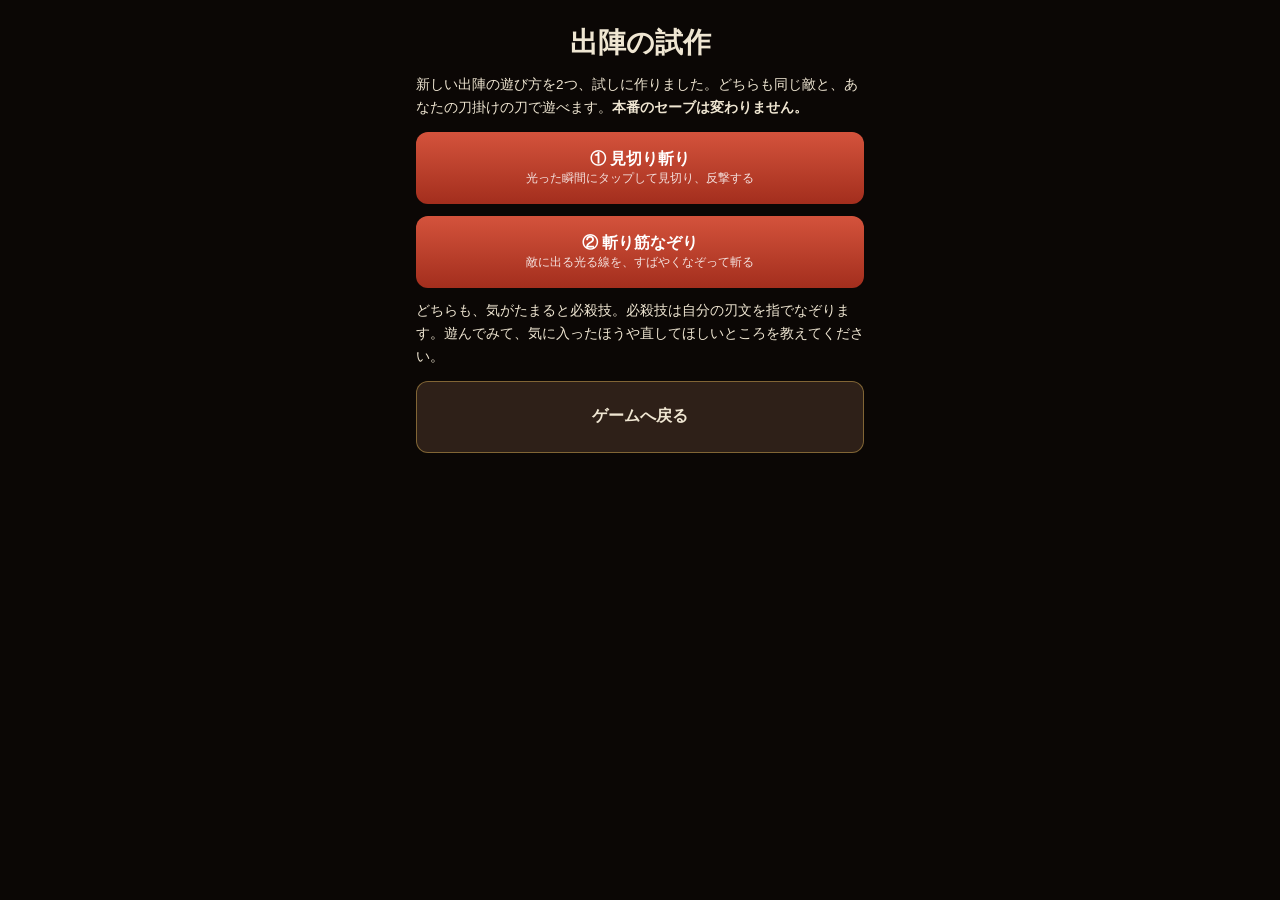
==== proto/index.html @ 6ed85c56 "build 202611141836-63c7c9e: dive prototypes under proto/ (#30)" ====
<!doctype html>
<html lang="ja">
<head>
<meta charset="utf-8">
<meta name="viewport" content="width=device-width,initial-scale=1,viewport-fit=cover">
<meta name="robots" content="noindex">
<title>出陣の試作</title>
<link rel="stylesheet" href="proto.css">
<style>html,body{overflow:auto}</style>
</head>
<body>
<div class="menu">
 <h1>出陣の試作</h1>
 <p>新しい出陣の遊び方を2つ、試しに作りました。どちらも同じ敵と、あなたの刀掛けの刀で遊べます。<b>本番のセーブは変わりません。</b></p>
 <a class="btn primary" href="mikiri.html">① 見切り斬り<small>光った瞬間にタップして見切り、反撃する</small></a>
 <a class="btn primary" href="sujigiri.html">② 斬り筋なぞり<small>敵に出る光る線を、すばやくなぞって斬る</small></a>
 <p>どちらも、気がたまると必殺技。必殺技は自分の刃文を指でなぞります。遊んでみて、気に入ったほうや直してほしいところを教えてください。</p>
 <a class="btn" href="../">ゲームへ戻る</a>
</div>
</body>
</html>
---- proto/proto.css ----
/* 出陣の試作（#30）。本番と同じ色と字 */
:root{--paper:#efe6d2;--gold:#d4aa52;--wood:#2e2018;--shu:#c8402a;
 --mincho:"Hiragino Mincho ProN","Hiragino Mincho Pro","Yu Mincho","YuMincho","Noto Serif JP",serif;
 --gothic:"Hiragino Maru Gothic ProN","Hiragino Sans","Yu Gothic","YuGothic","Noto Sans JP",sans-serif;
 --safe-b:env(safe-area-inset-bottom,0px);--safe-t:env(safe-area-inset-top,0px);color-scheme:dark}
*{box-sizing:border-box;-webkit-tap-highlight-color:transparent}
html,body{margin:0;height:100%;background:#0b0705;color:var(--paper);font-family:var(--gothic);overflow:hidden;overscroll-behavior:none}
#app{position:fixed;inset:0;display:flex;flex-direction:column;max-width:560px;margin:0 auto;background:#140d0a}
#top{flex:none;padding:calc(6px + var(--safe-t)) 12px 6px;background:linear-gradient(#140d0aee,#140d0a99)}
.tp{display:flex;align-items:baseline;gap:8px}.tp b{font-family:var(--mincho);font-size:19px;color:#ffe08a}.tp small{font-size:13px}
.tp a{margin-left:auto;font-size:12px;color:rgba(239,230,210,.75)}
.fn{display:flex;align-items:center;gap:8px;margin-top:4px}.fn span{font-family:var(--mincho);font-size:15px;white-space:nowrap}
.fn em{margin-left:4px;font-style:normal;font-size:11px;background:#8a2a1f;color:#fff;padding:0 5px;border-radius:4px}
.hp{flex:1;height:9px;border-radius:5px;background:rgba(0,0,0,.55);overflow:hidden}.hp b{display:block;height:100%;background:linear-gradient(90deg,#b8321f,#ff7a3a)}
#cv{flex:1;min-height:0;width:100%;display:block;touch-action:none}
#hint{flex:none;margin:0;padding:5px 12px;min-height:30px;font-size:13px;text-align:center;background:#140d0acc}
#cards{flex:none;display:flex;gap:6px;padding:6px 8px calc(8px + var(--safe-b));background:#140d0a}
.cd{flex:1;min-width:0;display:flex;flex-direction:column;gap:4px;padding:5px;border-radius:12px;border:1px solid rgba(239,230,210,.25);background:rgba(30,20,15,.95)}
.cd.on{border-color:#ffd56a;box-shadow:0 0 0 2px rgba(255,213,106,.3)}.cd.broken{opacity:.4}.cd.full{border-color:#8fd3ff}
.cd .pick{all:unset;display:flex;flex-direction:column;align-items:center;gap:2px;cursor:pointer;font-size:11.5px;color:var(--paper)}
.cd .pick b{font-family:var(--mincho);font-size:12.5px;max-width:100%;overflow:hidden;text-overflow:ellipsis;white-space:nowrap}
.cd .pips{color:#ffd56a;letter-spacing:1px}.cd .ki{color:#8fd3ff}
.cd .wz{min-height:30px;border-radius:8px;border:1px solid rgba(143,211,255,.35);background:rgba(20,30,45,.7);color:rgba(239,230,210,.5);font-family:var(--mincho);font-size:12px;overflow:hidden;text-overflow:ellipsis;white-space:nowrap}
.cd.full .wz:not(:disabled){color:#fff;background:linear-gradient(#3a7bd5,#1f4f9a);border-color:#bfe6ff;animation:glow 1.2s ease-in-out infinite;cursor:pointer}
@keyframes glow{50%{box-shadow:0 0 12px rgba(143,211,255,.9)}}
#over{position:absolute;inset:0;display:flex;align-items:center;justify-content:center;padding:16px;background:rgba(10,6,4,.78);z-index:5}
#over[hidden]{display:none}
.sheet{width:100%;max-width:440px;padding:18px 16px;border-radius:16px;background:#20160f;border:1px solid rgba(212,170,82,.45);text-align:center}
.sheet .tag{margin:0;font-size:12px;color:var(--gold);letter-spacing:.2em}.sheet h1{margin:4px 0 10px;font-family:var(--mincho);font-size:26px}
.howto{margin:0 0 10px;font-size:13.5px;line-height:1.7;text-align:left}.sw{margin:0 0 12px;font-size:12px;color:rgba(239,230,210,.8)}
.places{display:flex;flex-direction:column;gap:8px}.note{margin:10px 0 0;font-size:11.5px;color:rgba(239,230,210,.7)}
.btn{display:flex;align-items:center;justify-content:center;min-height:48px;padding:8px 14px;border-radius:12px;border:1px solid rgba(212,170,82,.5);background:var(--wood);color:var(--paper);font-family:var(--mincho);font-size:16px;font-weight:700;cursor:pointer;text-decoration:none}
.btn.primary{border:none;background:linear-gradient(#d4533c,#a32e1d);color:#fff}
.menu{display:flex;flex-direction:column;gap:12px;padding:calc(24px + var(--safe-t)) 16px 24px;max-width:480px;margin:0 auto}
.menu h1{margin:0;font-family:var(--mincho);font-size:28px;text-align:center}.menu p{margin:0;font-size:13.5px;line-height:1.7}
.menu .btn small{display:block;font-family:var(--gothic);font-weight:400;font-size:12px;color:rgba(255,255,255,.85)}.menu .btn{flex-direction:column;min-height:72px}
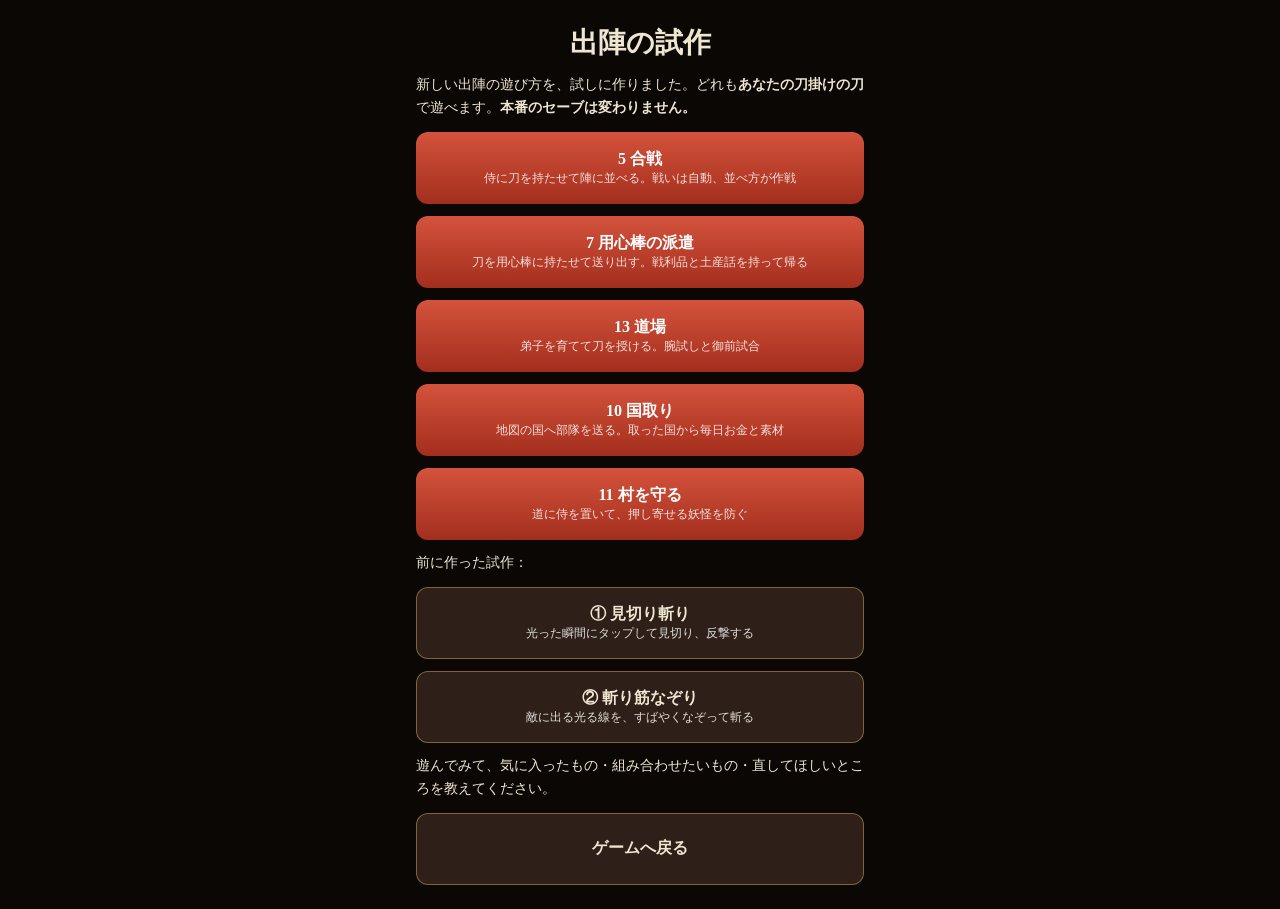
==== commit 7824dc5d: "build 202611141929-eae86b9: 打ち直し and five more dive prototypes (#32 #34)" ====
--- a/proto/index.html
+++ b/proto/index.html
@@ -11,10 +11,16 @@
 <body>
 <div class="menu">
  <h1>出陣の試作</h1>
- <p>新しい出陣の遊び方を2つ、試しに作りました。どちらも同じ敵と、あなたの刀掛けの刀で遊べます。<b>本番のセーブは変わりません。</b></p>
- <a class="btn primary" href="mikiri.html">① 見切り斬り<small>光った瞬間にタップして見切り、反撃する</small></a>
- <a class="btn primary" href="sujigiri.html">② 斬り筋なぞり<small>敵に出る光る線を、すばやくなぞって斬る</small></a>
- <p>どちらも、気がたまると必殺技。必殺技は自分の刃文を指でなぞります。遊んでみて、気に入ったほうや直してほしいところを教えてください。</p>
+ <p>新しい出陣の遊び方を、試しに作りました。どれも<b>あなたの刀掛けの刀</b>で遊べます。<b>本番のセーブは変わりません。</b></p>
+ <a class="btn primary" href="kassen.html">5 合戦<small>侍に刀を持たせて陣に並べる。戦いは自動、並べ方が作戦</small></a>
+ <a class="btn primary" href="haken.html">7 用心棒の派遣<small>刀を用心棒に持たせて送り出す。戦利品と土産話を持って帰る</small></a>
+ <a class="btn primary" href="dojo.html">13 道場<small>弟子を育てて刀を授ける。腕試しと御前試合</small></a>
+ <a class="btn primary" href="kunitori.html">10 国取り<small>地図の国へ部隊を送る。取った国から毎日お金と素材</small></a>
+ <a class="btn primary" href="mamoru.html">11 村を守る<small>道に侍を置いて、押し寄せる妖怪を防ぐ</small></a>
+ <p>前に作った試作：</p>
+ <a class="btn" href="mikiri.html">① 見切り斬り<small>光った瞬間にタップして見切り、反撃する</small></a>
+ <a class="btn" href="sujigiri.html">② 斬り筋なぞり<small>敵に出る光る線を、すばやくなぞって斬る</small></a>
+ <p>遊んでみて、気に入ったもの・組み合わせたいもの・直してほしいところを教えてください。</p>
  <a class="btn" href="../">ゲームへ戻る</a>
 </div>
 </body>
--- a/proto/proto.css
+++ b/proto/proto.css
@@ -34,3 +34,25 @@
 .menu{display:flex;flex-direction:column;gap:12px;padding:calc(24px + var(--safe-t)) 16px 24px;max-width:480px;margin:0 auto}
 .menu h1{margin:0;font-family:var(--mincho);font-size:28px;text-align:center}.menu p{margin:0;font-size:13.5px;line-height:1.7}
 .menu .btn small{display:block;font-family:var(--gothic);font-weight:400;font-size:12px;color:rgba(255,255,255,.85)}.menu .btn{flex-direction:column;min-height:72px}
+/* 試作その2（#34）：合戦・派遣・道場・国取り・村を守る */
+.p2 #cv{flex:1 1 55%;min-height:0}
+#panel{flex:0 1 auto;max-height:46%;overflow-y:auto;padding:6px 10px calc(10px + var(--safe-b));background:#140d0a;display:flex;flex-direction:column;gap:6px}
+.p-haken #panel{flex:1;max-height:none}
+.hint{margin:0;font-size:12.5px;text-align:center;color:rgba(239,230,210,.9)}
+.chips,.pickgrid{display:grid;grid-template-columns:repeat(auto-fill,minmax(150px,1fr));gap:6px}
+.chip{display:flex;flex-direction:column;align-items:flex-start;gap:1px;padding:6px 8px;border-radius:10px;border:1px solid rgba(239,230,210,.25);background:rgba(30,20,15,.95);color:var(--paper);text-align:left;cursor:pointer;font-family:inherit}
+.chip b{font-family:var(--mincho);font-size:13px}.chip small{font-size:11px;color:rgba(239,230,210,.75)}
+.chip.on{border-color:#ffd56a;box-shadow:0 0 0 2px rgba(255,213,106,.3)}.chip.dead,.chip.used{opacity:.45}.chip:disabled{cursor:default}
+.row{display:flex;gap:8px}.row .btn{flex:1}.btn.small{min-height:36px;font-size:13px;padding:4px 8px}
+.fn span{white-space:normal;font-size:13px}
+.guards,.pupils{display:flex;flex-direction:column;gap:8px}
+.guard,.pupil{padding:8px 10px;border-radius:12px;border:1px solid rgba(239,230,210,.2);background:rgba(30,20,15,.9);display:flex;flex-direction:column;gap:5px}
+.guard.away{border-color:rgba(143,211,255,.5)}.guard.back{border-color:#ffd56a;box-shadow:0 0 0 2px rgba(255,213,106,.3)}
+.gh{display:flex;align-items:baseline;gap:6px;flex-wrap:wrap}.gh .gf{font-size:20px}.gh b{font-family:var(--mincho);font-size:16px}.gh small{font-size:11px;color:rgba(239,230,210,.75)}
+.gt,.letter{margin:0;font-size:12.5px}.letter{color:#d9cbb0;font-family:var(--mincho)}.ok{color:#ffe08a}
+.bar{display:block;height:7px;border-radius:4px;background:rgba(0,0,0,.5);overflow:hidden}.bar b{display:block;height:100%;background:linear-gradient(90deg,#3a7bd5,#8fd3ff)}
+.story{max-height:40vh;overflow-y:auto;text-align:left;font-size:13px;line-height:1.7;font-family:var(--mincho);margin-bottom:8px}.story p{margin:0 0 4px}
+.stats3{display:grid;grid-template-columns:1fr 1fr 1fr;gap:4px;font-size:12px}.stats3 .bar{grid-column:1/4}
+.prov{font-size:13px;text-align:center;font-family:var(--mincho)}
+#over .sheet{max-height:92vh;overflow-y:auto}
+.p-dojo #cv{flex:0 0 30%}.p-dojo #panel{flex:1;max-height:none}
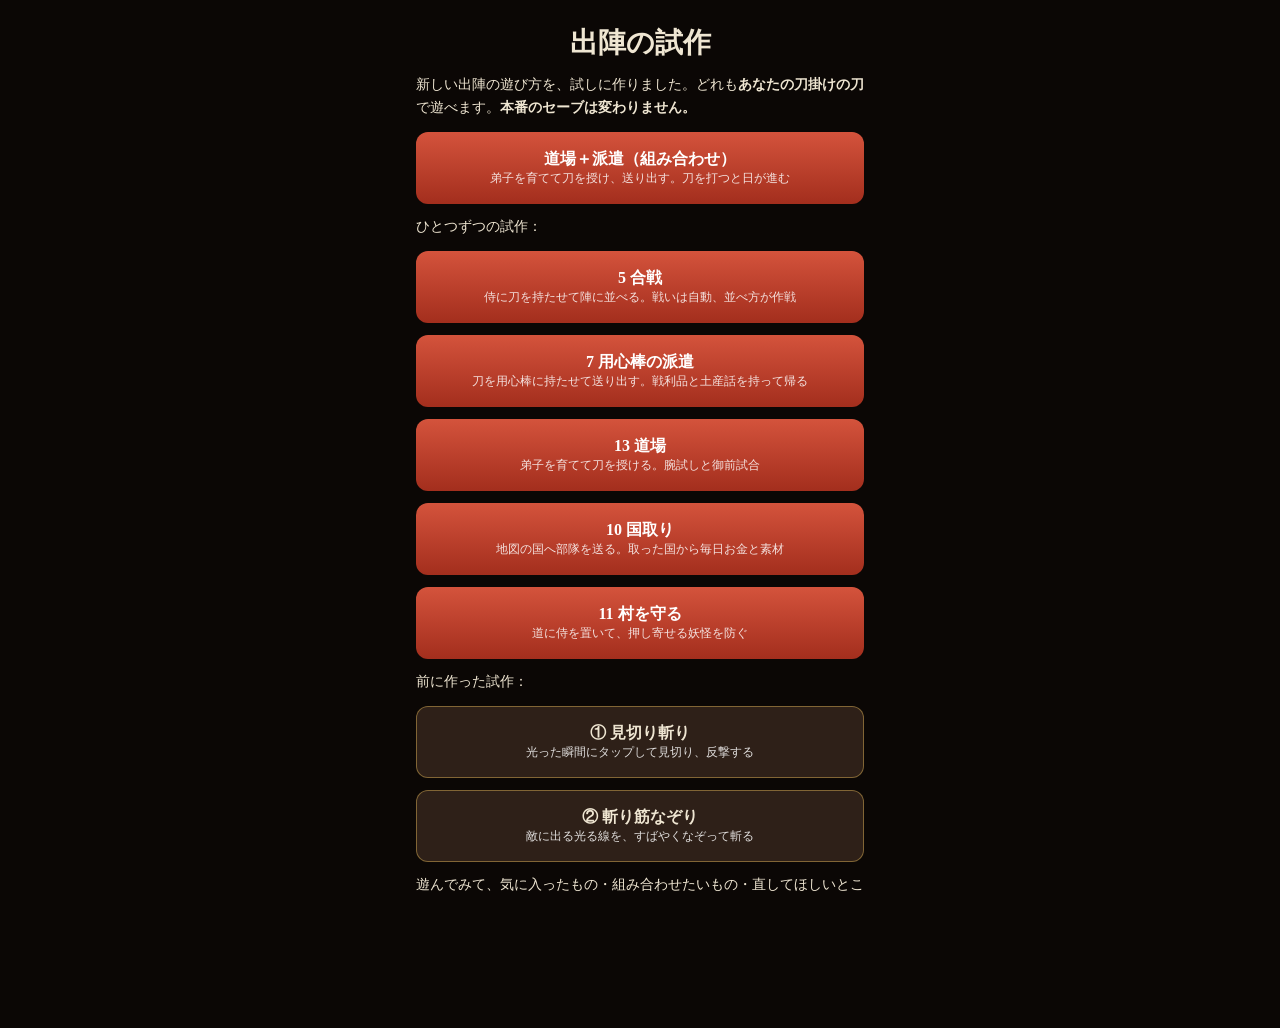
==== commit 98ef0d2f: "build 202611141946-c0cab62: 道場＋派遣 prototype (#36)" ====
--- a/proto/index.html
+++ b/proto/index.html
@@ -12,6 +12,8 @@
 <div class="menu">
  <h1>出陣の試作</h1>
  <p>新しい出陣の遊び方を、試しに作りました。どれも<b>あなたの刀掛けの刀</b>で遊べます。<b>本番のセーブは変わりません。</b></p>
+ <a class="btn primary" href="deshi.html">道場＋派遣（組み合わせ）<small>弟子を育てて刀を授け、送り出す。刀を打つと日が進む</small></a>
+ <p>ひとつずつの試作：</p>
  <a class="btn primary" href="kassen.html">5 合戦<small>侍に刀を持たせて陣に並べる。戦いは自動、並べ方が作戦</small></a>
  <a class="btn primary" href="haken.html">7 用心棒の派遣<small>刀を用心棒に持たせて送り出す。戦利品と土産話を持って帰る</small></a>
  <a class="btn primary" href="dojo.html">13 道場<small>弟子を育てて刀を授ける。腕試しと御前試合</small></a>
--- a/proto/proto.css
+++ b/proto/proto.css
@@ -56,3 +56,8 @@
 .prov{font-size:13px;text-align:center;font-family:var(--mincho)}
 #over .sheet{max-height:92vh;overflow-y:auto}
 .p-dojo #cv{flex:0 0 30%}.p-dojo #panel{flex:1;max-height:none}
+/* 道場＋派遣（#36） */
+.news{padding:6px 8px;border-radius:10px;background:rgba(40,28,18,.85);border:1px solid rgba(212,170,82,.3)}
+.news p{margin:0;font-size:12px;line-height:1.6;font-family:var(--mincho);color:#e8dcc2}
+.pupil.away{border-color:rgba(143,211,255,.5)}.pupil.back{border-color:#ffd56a;box-shadow:0 0 0 2px rgba(255,213,106,.3)}
+.row.sticky{position:sticky;bottom:0;padding-top:6px;background:linear-gradient(rgba(20,13,10,0),#140d0a 30%)}
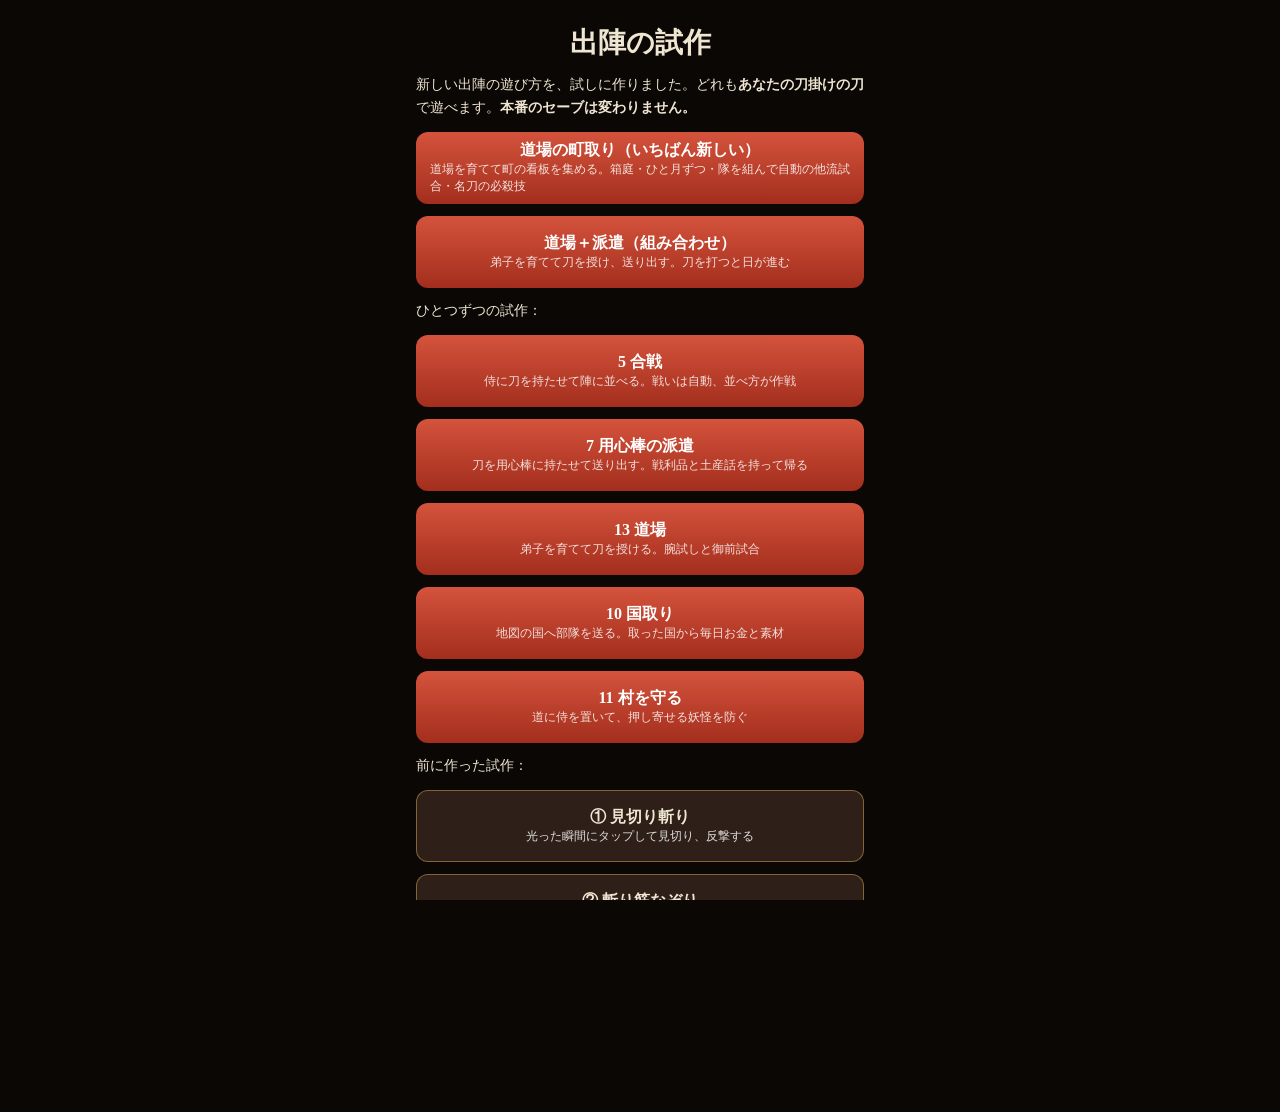
==== commit e1e153a4: "Pages: 202611171402-f2722f2（#44 道場の町取りの試作） Co-Authored-By: Claude Opus 5.5 <noreply@anthropic.com>" ====
--- a/proto/index.html
+++ b/proto/index.html
@@ -12,6 +12,7 @@
 <div class="menu">
  <h1>出陣の試作</h1>
  <p>新しい出陣の遊び方を、試しに作りました。どれも<b>あなたの刀掛けの刀</b>で遊べます。<b>本番のセーブは変わりません。</b></p>
+ <a class="btn primary" href="machi.html">道場の町取り（いちばん新しい）<small>道場を育てて町の看板を集める。箱庭・ひと月ずつ・隊を組んで自動の他流試合・名刀の必殺技</small></a>
  <a class="btn primary" href="deshi.html">道場＋派遣（組み合わせ）<small>弟子を育てて刀を授け、送り出す。刀を打つと日が進む</small></a>
  <p>ひとつずつの試作：</p>
  <a class="btn primary" href="kassen.html">5 合戦<small>侍に刀を持たせて陣に並べる。戦いは自動、並べ方が作戦</small></a>
--- a/proto/proto.css
+++ b/proto/proto.css
@@ -61,3 +61,26 @@
 .news p{margin:0;font-size:12px;line-height:1.6;font-family:var(--mincho);color:#e8dcc2}
 .pupil.away{border-color:rgba(143,211,255,.5)}.pupil.back{border-color:#ffd56a;box-shadow:0 0 0 2px rgba(255,213,106,.3)}
 .row.sticky{position:sticky;bottom:0;padding-top:6px;background:linear-gradient(rgba(20,13,10,0),#140d0a 30%)}
+/* 盤上の立ち合い（#38） */
+.sheet.banjo{padding:10px 10px 12px;display:flex;flex-direction:column;gap:6px;max-height:96vh}
+.bj-top{display:flex;align-items:center;gap:8px}.bj-n{font-family:var(--mincho);font-size:14px;white-space:nowrap}.bj-ki{font-size:12px;color:#8fd3ff;white-space:nowrap}
+.bj-board{position:relative}.bj-cv{width:100%;height:min(48vh,90vw);display:block;touch-action:none}
+.bj-cut{position:absolute;left:0;right:0;top:40%;text-align:center;font-family:var(--mincho);font-weight:800;font-size:30px;color:#fff;text-shadow:0 0 18px #8fd3ff,0 2px 6px #000;background:linear-gradient(90deg,rgba(31,79,154,0),rgba(31,79,154,.85),rgba(31,79,154,0));padding:8px 0;pointer-events:none}
+.bj-cut.go{animation:bj-cut .9s ease-out}@keyframes bj-cut{0%{transform:translateX(-60%);opacity:0}25%{transform:none;opacity:1}75%{opacity:1}100%{transform:translateX(30%);opacity:0}}
+.bj-hand{display:flex;gap:6px}
+.bj-card{flex:1;min-width:0;min-height:48px;padding:4px 6px;border-radius:10px;border:1px solid rgba(212,170,82,.45);background:#2a1c13;color:var(--paper);cursor:pointer;font-family:var(--mincho);font-size:13.5px;font-weight:700;line-height:1.25}
+.bj-card.on{border-color:#7fb8ff;box-shadow:0 0 0 2px rgba(127,184,255,.45);background:#1f2a3a}
+.bj-card.waza{border-color:#8fd3ff;background:linear-gradient(#24406b,#1a2e4d)}.bj-card:disabled{opacity:.5}
+.bj-hint{margin:0;font-size:12.5px;min-height:52px;text-align:left}.bj-hint .bad{color:#ff9a8a}
+/* 第三案（#42）：技・計略のボタン、覚えている手、覚える */
+.bj-acts{display:grid;grid-template-columns:repeat(3,1fr);gap:5px}
+.bj-act{display:flex;flex-direction:column;align-items:center;justify-content:center;gap:1px;min-height:46px;padding:4px;border-radius:9px;border:1px solid rgba(212,170,82,.45);background:#2a1c13;color:var(--paper);cursor:pointer;font-family:inherit}
+.bj-act b{font-family:var(--mincho);font-size:12.5px;line-height:1.2}.bj-act small{font-size:9.5px;line-height:1.25;color:rgba(239,230,210,.75);text-align:center}
+.bj-act.kei{border-color:rgba(143,211,255,.55);background:#1c2735}.bj-act.waza{background:linear-gradient(#24406b,#1a2e4d);border-color:#bfe6ff}
+.bj-act.reach{box-shadow:0 0 0 2px rgba(255,213,106,.7)}.bj-act:disabled{opacity:.38;cursor:default}
+.bj-st{font-size:11px;color:#8fd3ff;white-space:nowrap}
+.bj-cut.kei{background:linear-gradient(90deg,rgba(31,79,154,0),rgba(40,90,140,.85),rgba(31,79,154,0))}.bj-cut.foe{background:linear-gradient(90deg,rgba(140,30,20,0),rgba(150,40,25,.85),rgba(140,30,20,0));font-size:24px}
+.known{margin:0;display:flex;flex-wrap:wrap;gap:4px;font-size:11px}.known i{font-style:normal;padding:0 5px;border-radius:4px;border:1px solid rgba(212,170,82,.5)}.known i.kei{border-color:rgba(143,211,255,.6);color:#bfe6ff}
+.chip.learn.kei{border-color:rgba(143,211,255,.6)}
+#foot{flex:none;display:flex;padding:6px 10px calc(8px + var(--safe-b));background:#140d0a;border-top:1px solid rgba(212,170,82,.25)}#foot:empty{display:none}#foot .btn{flex:1}
+.p-deshi #panel{padding-bottom:10px}
